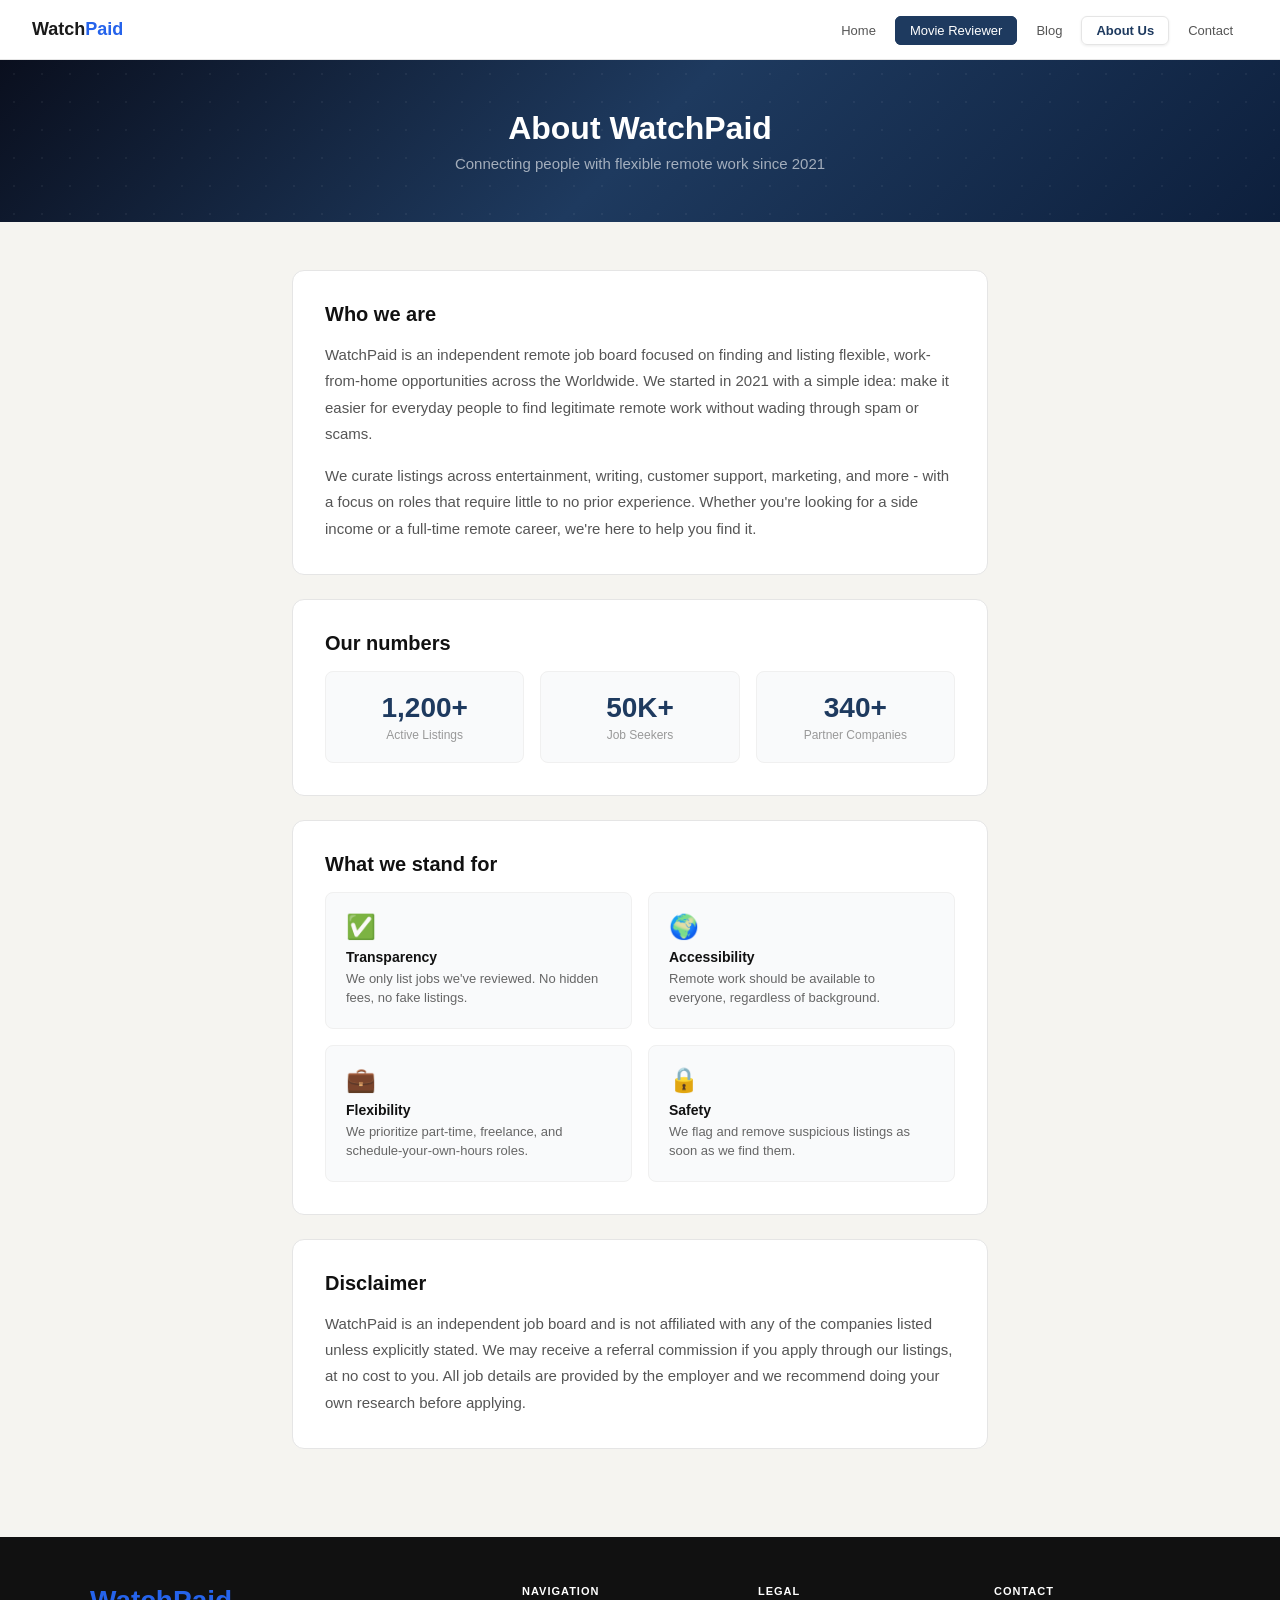
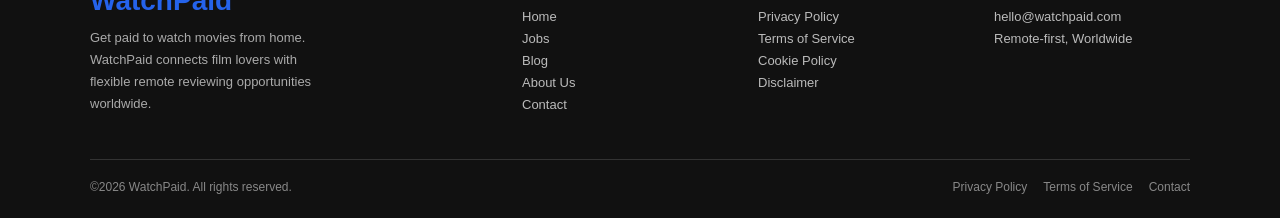
==== about.html @ 7e365a40 "Add files via upload" ====
<!DOCTYPE html>
<html lang="en">
<head>
<meta charset="UTF-8">
<meta name="viewport" content="width=device-width, initial-scale=1.0">
<title>About Us – WatchPaid</title>
<style>
  *{box-sizing:border-box;margin:0;padding:0}
  body{font-family:-apple-system,BlinkMacSystemFont,'Segoe UI',sans-serif;background:#f5f4f0;color:#1a1a1a}
  .navbar{background:#fff;border-bottom:1px solid #e5e5e5;padding:0 2rem;display:flex;align-items:center;justify-content:space-between;height:60px;position:sticky;top:0;z-index:100}
  .logo{font-size:18px;font-weight:600;color:#1a1a1a;text-decoration:none}.logo span{color:#2563eb}
  .nav-links{display:flex;gap:4px;list-style:none}
  .nav-links a{font-size:13px;color:#555;text-decoration:none;padding:6px 14px;border-radius:6px;border:1px solid transparent;transition:all 0.15s;font-weight:500}
  .nav-links a:hover{background:#f5f5f5;border-color:#e5e5e5;color:#111}
  .nav-links a.active{background:#fff;border-color:#e5e5e5;color:#1e3a5f;font-weight:600;box-shadow:0 1px 3px rgba(0,0,0,0.08)}
  .nav-links a.featured-tab{background:#1e3a5f;color:#fff;border-color:#1e3a5f}
  .nav-links a.featured-tab:hover{background:#162d4a;border-color:#162d4a;color:#fff}
  .hamburger{display:none;flex-direction:column;gap:5px;cursor:pointer;padding:4px;background:none;border:none;-webkit-appearance:none;appearance:none}
  .hamburger span{display:block;width:22px;height:2px;background:#1a1a1a;border-radius:2px;transition:all 0.25s}
  .hamburger.open span:nth-child(1){transform:translateY(7px) rotate(45deg)}
  .hamburger.open span:nth-child(2){opacity:0}
  .hamburger.open span:nth-child(3){transform:translateY(-7px) rotate(-45deg)}
  .mobile-menu{display:none;position:fixed;top:60px;left:0;right:0;background:#fff;border-bottom:1px solid #e5e5e5;z-index:99;padding:1rem 1.5rem;flex-direction:column;box-shadow:0 4px 12px rgba(0,0,0,0.1)}
  .mobile-menu a{font-size:15px;color:#333;text-decoration:none;padding:12px 0;border-bottom:1px solid #f5f5f5;display:block}
  .mobile-menu a:last-child{border-bottom:none}
  .mobile-menu a.active{color:#2563eb}
  .mobile-menu a.featured-tab{color:#1e3a5f;font-weight:600}
  .nav-btns{display:flex;gap:8px}
  .btn-outline{border:1px solid #d1d5db;background:#fff;padding:7px 16px;border-radius:6px;font-size:13px;cursor:pointer;color:#374151}
  .btn-blue{background:#2563eb;color:#fff;border:none;padding:7px 16px;border-radius:6px;font-size:13px;cursor:pointer}

  .page-header{background:linear-gradient(135deg,#0a0f1e 0%,#1e3a5f 50%,#0d1f3c 100%);padding:50px 2rem;text-align:center;position:relative;overflow:hidden}
  .page-header-dots{position:absolute;inset:0;background-image:radial-gradient(rgba(255,255,255,0.05) 1px,transparent 1px);background-size:28px 28px}
  .page-header-content{position:relative;z-index:1}
  .page-header h1{font-size:32px;font-weight:700;color:#fff;margin-bottom:8px}
  .page-header p{font-size:15px;color:rgba(255,255,255,0.6)}

  .main{max-width:760px;margin:0 auto;padding:3rem 2rem 4rem}
  .card{background:#fff;border-radius:12px;border:1px solid #e5e5e5;padding:2rem;margin-bottom:1.5rem}
  .card h2{font-size:20px;font-weight:600;margin-bottom:1rem;color:#111}
  .card p{font-size:15px;color:#555;line-height:1.75;margin-bottom:1rem}
  .card p:last-child{margin-bottom:0}

  .values{display:grid;grid-template-columns:1fr 1fr;gap:1rem;margin-top:1rem}
  .value-item{background:#f9fafb;border-radius:8px;padding:1.25rem;border:1px solid #f0f0f0}
  .value-icon{font-size:24px;margin-bottom:8px}
  .value-title{font-size:14px;font-weight:600;color:#111;margin-bottom:4px}
  .value-desc{font-size:13px;color:#666;line-height:1.5}

  .stat-row{display:grid;grid-template-columns:repeat(3,1fr);gap:1rem;margin-top:1rem}
  .stat-box{text-align:center;padding:1.25rem;background:#f9fafb;border-radius:8px;border:1px solid #f0f0f0}
  .stat-num{font-size:28px;font-weight:700;color:#1e3a5f}
  .stat-lbl{font-size:12px;color:#999;margin-top:4px}

  .footer{background:#111;color:#aaa;padding:3rem 2rem 1.5rem}
  .footer-inner{max-width:1100px;margin:0 auto}
  .footer-grid{display:grid;grid-template-columns:2fr 1fr 1fr 1fr;gap:2.5rem;margin-bottom:2.5rem}
  .footer-logo{color:#2563eb;font-size:28px;font-weight:700;margin-bottom:10px}
  .footer-desc{font-size:13px;line-height:1.7;max-width:240px;color:#aaa}
  .footer-col h4{font-size:11px;font-weight:600;letter-spacing:1px;color:#fff;margin-bottom:12px;text-transform:uppercase}
  .footer-col a{display:block;font-size:13px;color:#bbb;text-decoration:none;margin-bottom:7px}
  .footer-col span{display:block;font-size:13px;color:#bbb;margin-bottom:7px}
  .footer-bottom{border-top:1px solid #333;padding-top:1.25rem;display:flex;justify-content:space-between;font-size:12px;color:#888;flex-wrap:wrap;gap:8px}
  .footer-bottom a{color:#888;text-decoration:none;margin-left:1rem}

  @media(max-width:768px){
    .navbar{padding:0 1rem}
    .nav-links{display:none}
    .hamburger{display:flex}
    .mobile-menu.open{display:flex}
    .navbar{padding:0 1rem}
            .page-header{padding:35px 1rem}
    .page-header h1{font-size:24px}
    .main{padding:1.5rem 1rem 3rem}
    .values{grid-template-columns:1fr}
    .stat-row{grid-template-columns:repeat(3,1fr)}
    .footer{padding:2rem 1rem 1rem}
    .footer-grid{grid-template-columns:1fr;gap:1.5rem}
    .footer-bottom{flex-direction:column;align-items:flex-start;gap:6px}
    .footer-bottom a{margin-left:0;margin-right:1rem}

  
  a.btn-apply,a.btn-save,a.btn-blue,a.btn-outline,a.sidebar-apply-btn,a.view-profile,a.share-btn,a.cat-card,a.job-card,a.blog-card,a.cta-box a{text-decoration:none}
</style>
<link rel="icon" href="data:image/svg+xml,<svg xmlns=%22http://www.w3.org/2000/svg%22 viewBox=%220 0 100 100%22><text y=%22.9em%22 font-size=%2290%22>💼</text></svg>">
</head>
<body>

<nav class="navbar">
  <a class="logo" href="movie-reviewer-job.html">Watch<span>Paid</span></a>
  <ul class="nav-links">
    <li><a href="movie-reviewer-job.html">Home</a></li>
    <li><a href="movie-reviewer-job.html" class="featured-tab">Movie Reviewer</a></li>
    <li><a href="blog.html">Blog</a></li>
    <li><a href="about.html" class="active">About Us</a></li>
    <li><a href="contact.html">Contact</a></li>
  </ul>
  <button class="hamburger" id="hamburger" aria-label="Menu">
    <span></span><span></span><span></span>
  </button>
</nav>
<div class="mobile-menu" id="mobile-menu">
  <a href="movie-reviewer-job.html">Home</a>
  <a href="movie-reviewer-job.html" class="featured-tab">Movie Reviewer</a>
  <a href="blog.html">Blog</a>
  <a href="about.html" class="active">About Us</a>
  <a href="contact.html">Contact</a>
</div>
<div class="page-header">
  <div class="page-header-dots"></div>
  <div class="page-header-content">
    <h1>About WatchPaid</h1>
    <p>Connecting people with flexible remote work since 2021</p>
  </div>
</div>

<div class="main">
  <div class="card">
    <h2>Who we are</h2>
    <p>WatchPaid is an independent remote job board focused on finding and listing flexible, work-from-home opportunities across the Worldwide. We started in 2021 with a simple idea: make it easier for everyday people to find legitimate remote work without wading through spam or scams.</p>
    <p>We curate listings across entertainment, writing, customer support, marketing, and more - with a focus on roles that require little to no prior experience. Whether you're looking for a side income or a full-time remote career, we're here to help you find it.</p>
  </div>

  <div class="card">
    <h2>Our numbers</h2>
    <div class="stat-row">
      <div class="stat-box"><div class="stat-num">1,200+</div><div class="stat-lbl">Active Listings</div></div>
      <div class="stat-box"><div class="stat-num">50K+</div><div class="stat-lbl">Job Seekers</div></div>
      <div class="stat-box"><div class="stat-num">340+</div><div class="stat-lbl">Partner Companies</div></div>
    </div>
  </div>

  <div class="card">
    <h2>What we stand for</h2>
    <div class="values">
      <div class="value-item"><div class="value-icon">✅</div><div class="value-title">Transparency</div><div class="value-desc">We only list jobs we've reviewed. No hidden fees, no fake listings.</div></div>
      <div class="value-item"><div class="value-icon">🌍</div><div class="value-title">Accessibility</div><div class="value-desc">Remote work should be available to everyone, regardless of background.</div></div>
      <div class="value-item"><div class="value-icon">💼</div><div class="value-title">Flexibility</div><div class="value-desc">We prioritize part-time, freelance, and schedule-your-own-hours roles.</div></div>
      <div class="value-item"><div class="value-icon">🔒</div><div class="value-title">Safety</div><div class="value-desc">We flag and remove suspicious listings as soon as we find them.</div></div>
    </div>
  </div>

  <div class="card">
    <h2>Disclaimer</h2>
    <p>WatchPaid is an independent job board and is not affiliated with any of the companies listed unless explicitly stated. We may receive a referral commission if you apply through our listings, at no cost to you. All job details are provided by the employer and we recommend doing your own research before applying.</p>
  </div>
</div>

<footer class="footer">
  <div class="footer-inner">
    <div class="footer-grid">
      <div>
        <div class="footer-logo">Watch<span style="color:#2563eb">Paid</span></div>
        <p class="footer-desc">Get paid to watch movies from home. WatchPaid connects film lovers with flexible remote reviewing opportunities worldwide.</p>
      </div>
      <div class="footer-col">
        <h4>Navigation</h4>
        <a href="movie-reviewer-job.html">Home</a><a href="movie-reviewer-job.html">Jobs</a><a href="blog.html">Blog</a><a href="about.html">About Us</a><a href="contact.html">Contact</a>
      </div>
      <div class="footer-col">
        <h4>Legal</h4>
        <a href="privacy-policy.html">Privacy Policy</a><a href="terms.html">Terms of Service</a><a href="cookies.html">Cookie Policy</a><a href="disclaimer.html">Disclaimer</a>
      </div>
      <div class="footer-col">
        <h4>Contact</h4>
        <a href="mailto:hello@watchpaid.com">hello@watchpaid.com</a>
        <span>Remote-first, Worldwide</span>
      </div>
    </div>
    <div class="footer-bottom">
      <span>&copy;2026 WatchPaid. All rights reserved.</span>
      <div><a href="privacy-policy.html">Privacy Policy</a><a href="terms.html">Terms of Service</a><a href="contact.html">Contact</a></div>
    </div>
  </div>
</footer>

<script>
const hamburger = document.getElementById('hamburger');
const mobileMenu = document.getElementById('mobile-menu');
if(hamburger && mobileMenu){
  hamburger.addEventListener('click', () => {
    hamburger.classList.toggle('open');
    mobileMenu.classList.toggle('open');
  });
  document.addEventListener('click', (e) => {
    if (!hamburger.contains(e.target) && !mobileMenu.contains(e.target)) {
      hamburger.classList.remove('open');
      mobileMenu.classList.remove('open');
    }
  });
}
</script>
</body>
</html>
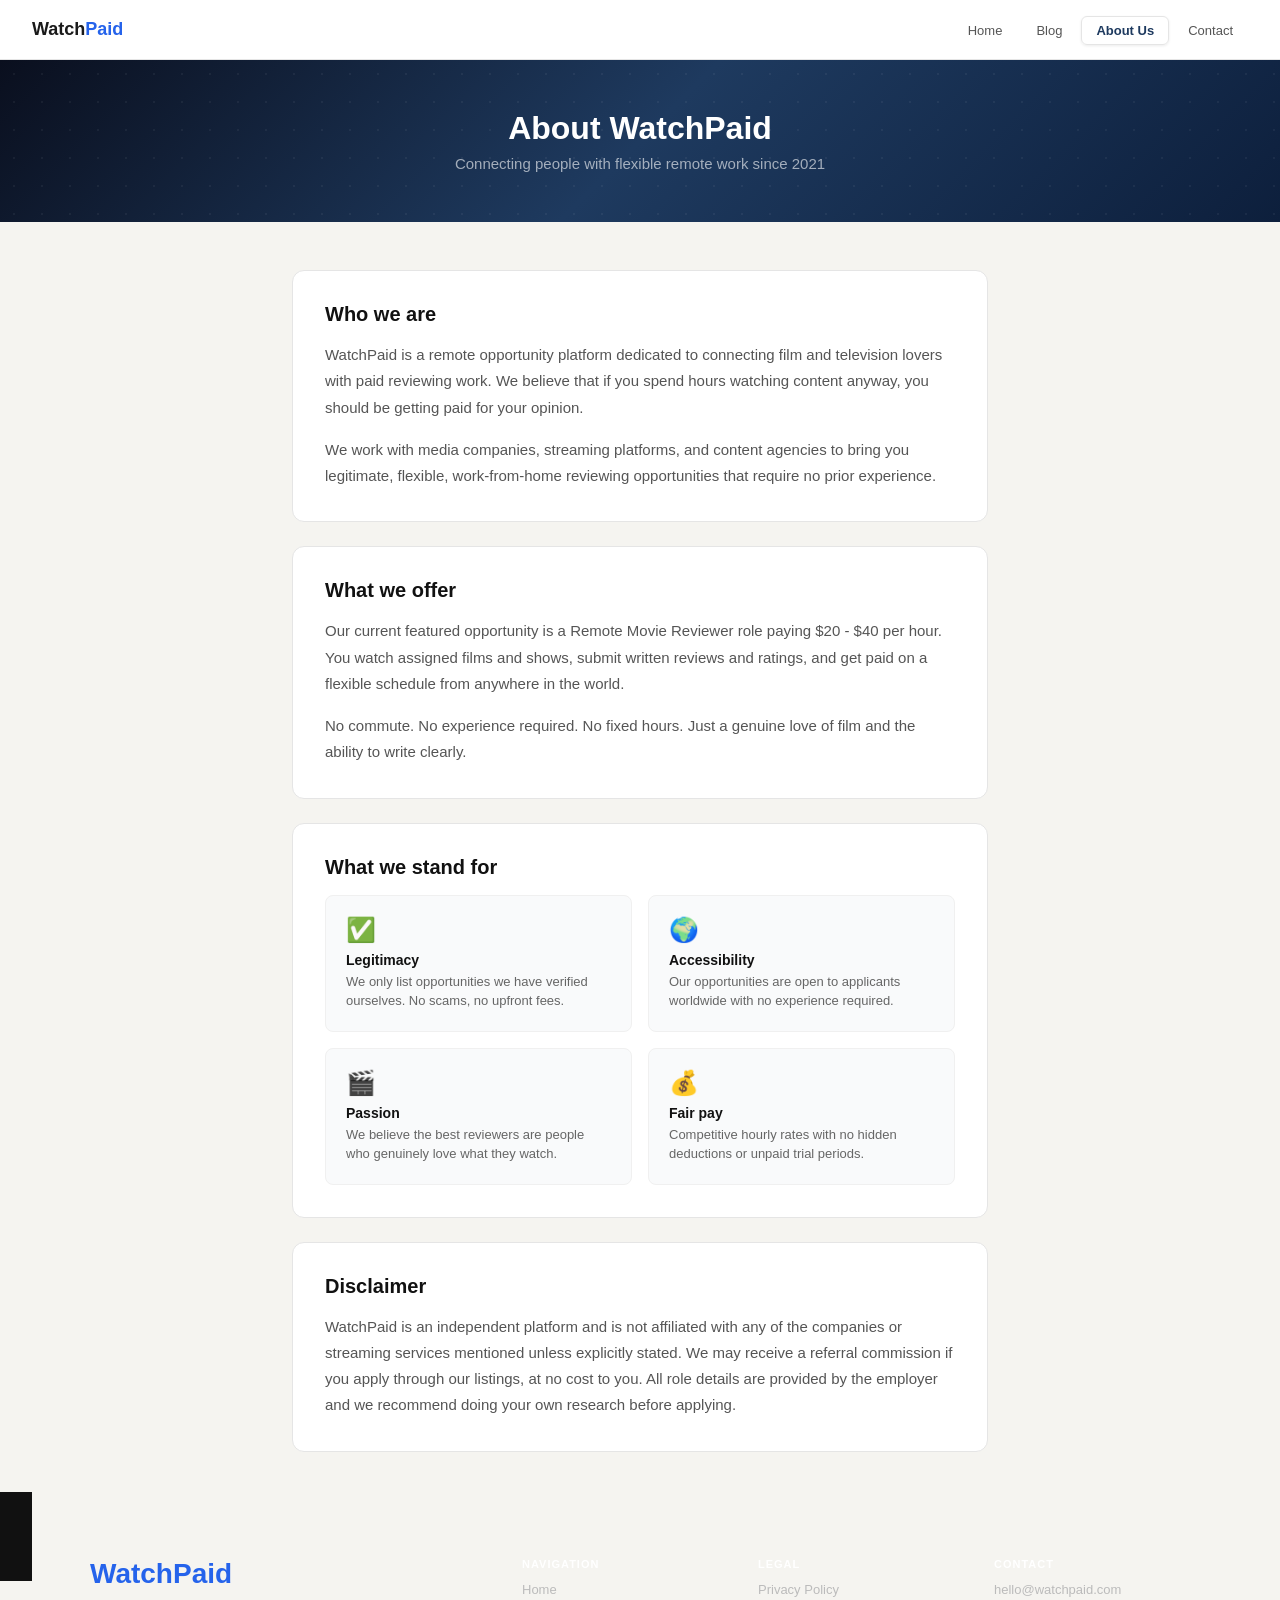
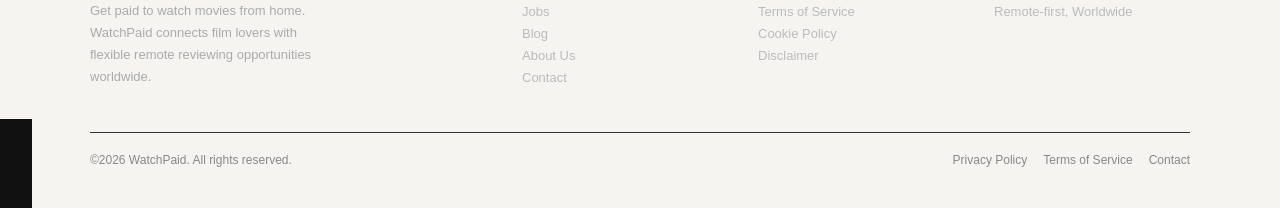
==== commit fd178616: "Add files via upload" ====
--- a/about.html
+++ b/about.html
@@ -90,7 +90,6 @@
   <a class="logo" href="movie-reviewer-job.html">Watch<span>Paid</span></a>
   <ul class="nav-links">
     <li><a href="movie-reviewer-job.html">Home</a></li>
-    <li><a href="movie-reviewer-job.html" class="featured-tab">Movie Reviewer</a></li>
     <li><a href="blog.html">Blog</a></li>
     <li><a href="about.html" class="active">About Us</a></li>
     <li><a href="contact.html">Contact</a></li>
@@ -101,7 +100,6 @@
 </nav>
 <div class="mobile-menu" id="mobile-menu">
   <a href="movie-reviewer-job.html">Home</a>
-  <a href="movie-reviewer-job.html" class="featured-tab">Movie Reviewer</a>
   <a href="blog.html">Blog</a>
   <a href="about.html" class="active">About Us</a>
   <a href="contact.html">Contact</a>
@@ -117,36 +115,33 @@
 <div class="main">
   <div class="card">
     <h2>Who we are</h2>
-    <p>WatchPaid is an independent remote job board focused on finding and listing flexible, work-from-home opportunities across the Worldwide. We started in 2021 with a simple idea: make it easier for everyday people to find legitimate remote work without wading through spam or scams.</p>
-    <p>We curate listings across entertainment, writing, customer support, marketing, and more - with a focus on roles that require little to no prior experience. Whether you're looking for a side income or a full-time remote career, we're here to help you find it.</p>
+    <p>WatchPaid is a remote opportunity platform dedicated to connecting film and television lovers with paid reviewing work. We believe that if you spend hours watching content anyway, you should be getting paid for your opinion.</p>
+    <p>We work with media companies, streaming platforms, and content agencies to bring you legitimate, flexible, work-from-home reviewing opportunities that require no prior experience.</p>
   </div>
 
   <div class="card">
-    <h2>Our numbers</h2>
-    <div class="stat-row">
-      <div class="stat-box"><div class="stat-num">1,200+</div><div class="stat-lbl">Active Listings</div></div>
-      <div class="stat-box"><div class="stat-num">50K+</div><div class="stat-lbl">Job Seekers</div></div>
-      <div class="stat-box"><div class="stat-num">340+</div><div class="stat-lbl">Partner Companies</div></div>
-    </div>
+    <h2>What we offer</h2>
+    <p>Our current featured opportunity is a Remote Movie Reviewer role paying $20 - $40 per hour. You watch assigned films and shows, submit written reviews and ratings, and get paid on a flexible schedule from anywhere in the world.</p>
+    <p>No commute. No experience required. No fixed hours. Just a genuine love of film and the ability to write clearly.</p>
   </div>
 
   <div class="card">
     <h2>What we stand for</h2>
     <div class="values">
-      <div class="value-item"><div class="value-icon">✅</div><div class="value-title">Transparency</div><div class="value-desc">We only list jobs we've reviewed. No hidden fees, no fake listings.</div></div>
-      <div class="value-item"><div class="value-icon">🌍</div><div class="value-title">Accessibility</div><div class="value-desc">Remote work should be available to everyone, regardless of background.</div></div>
-      <div class="value-item"><div class="value-icon">💼</div><div class="value-title">Flexibility</div><div class="value-desc">We prioritize part-time, freelance, and schedule-your-own-hours roles.</div></div>
-      <div class="value-item"><div class="value-icon">🔒</div><div class="value-title">Safety</div><div class="value-desc">We flag and remove suspicious listings as soon as we find them.</div></div>
+      <div class="value-item"><div class="value-icon">✅</div><div class="value-title">Legitimacy</div><div class="value-desc">We only list opportunities we have verified ourselves. No scams, no upfront fees.</div></div>
+      <div class="value-item"><div class="value-icon">🌍</div><div class="value-title">Accessibility</div><div class="value-desc">Our opportunities are open to applicants worldwide with no experience required.</div></div>
+      <div class="value-item"><div class="value-icon">🎬</div><div class="value-title">Passion</div><div class="value-desc">We believe the best reviewers are people who genuinely love what they watch.</div></div>
+      <div class="value-item"><div class="value-icon">💰</div><div class="value-title">Fair pay</div><div class="value-desc">Competitive hourly rates with no hidden deductions or unpaid trial periods.</div></div>
     </div>
   </div>
 
   <div class="card">
     <h2>Disclaimer</h2>
-    <p>WatchPaid is an independent job board and is not affiliated with any of the companies listed unless explicitly stated. We may receive a referral commission if you apply through our listings, at no cost to you. All job details are provided by the employer and we recommend doing your own research before applying.</p>
+    <p>WatchPaid is an independent platform and is not affiliated with any of the companies or streaming services mentioned unless explicitly stated. We may receive a referral commission if you apply through our listings, at no cost to you. All role details are provided by the employer and we recommend doing your own research before applying.</p>
   </div>
 </div>
 
-<footer class="footer">
+<footer<footer class="footer">
   <div class="footer-inner">
     <div class="footer-grid">
       <div>
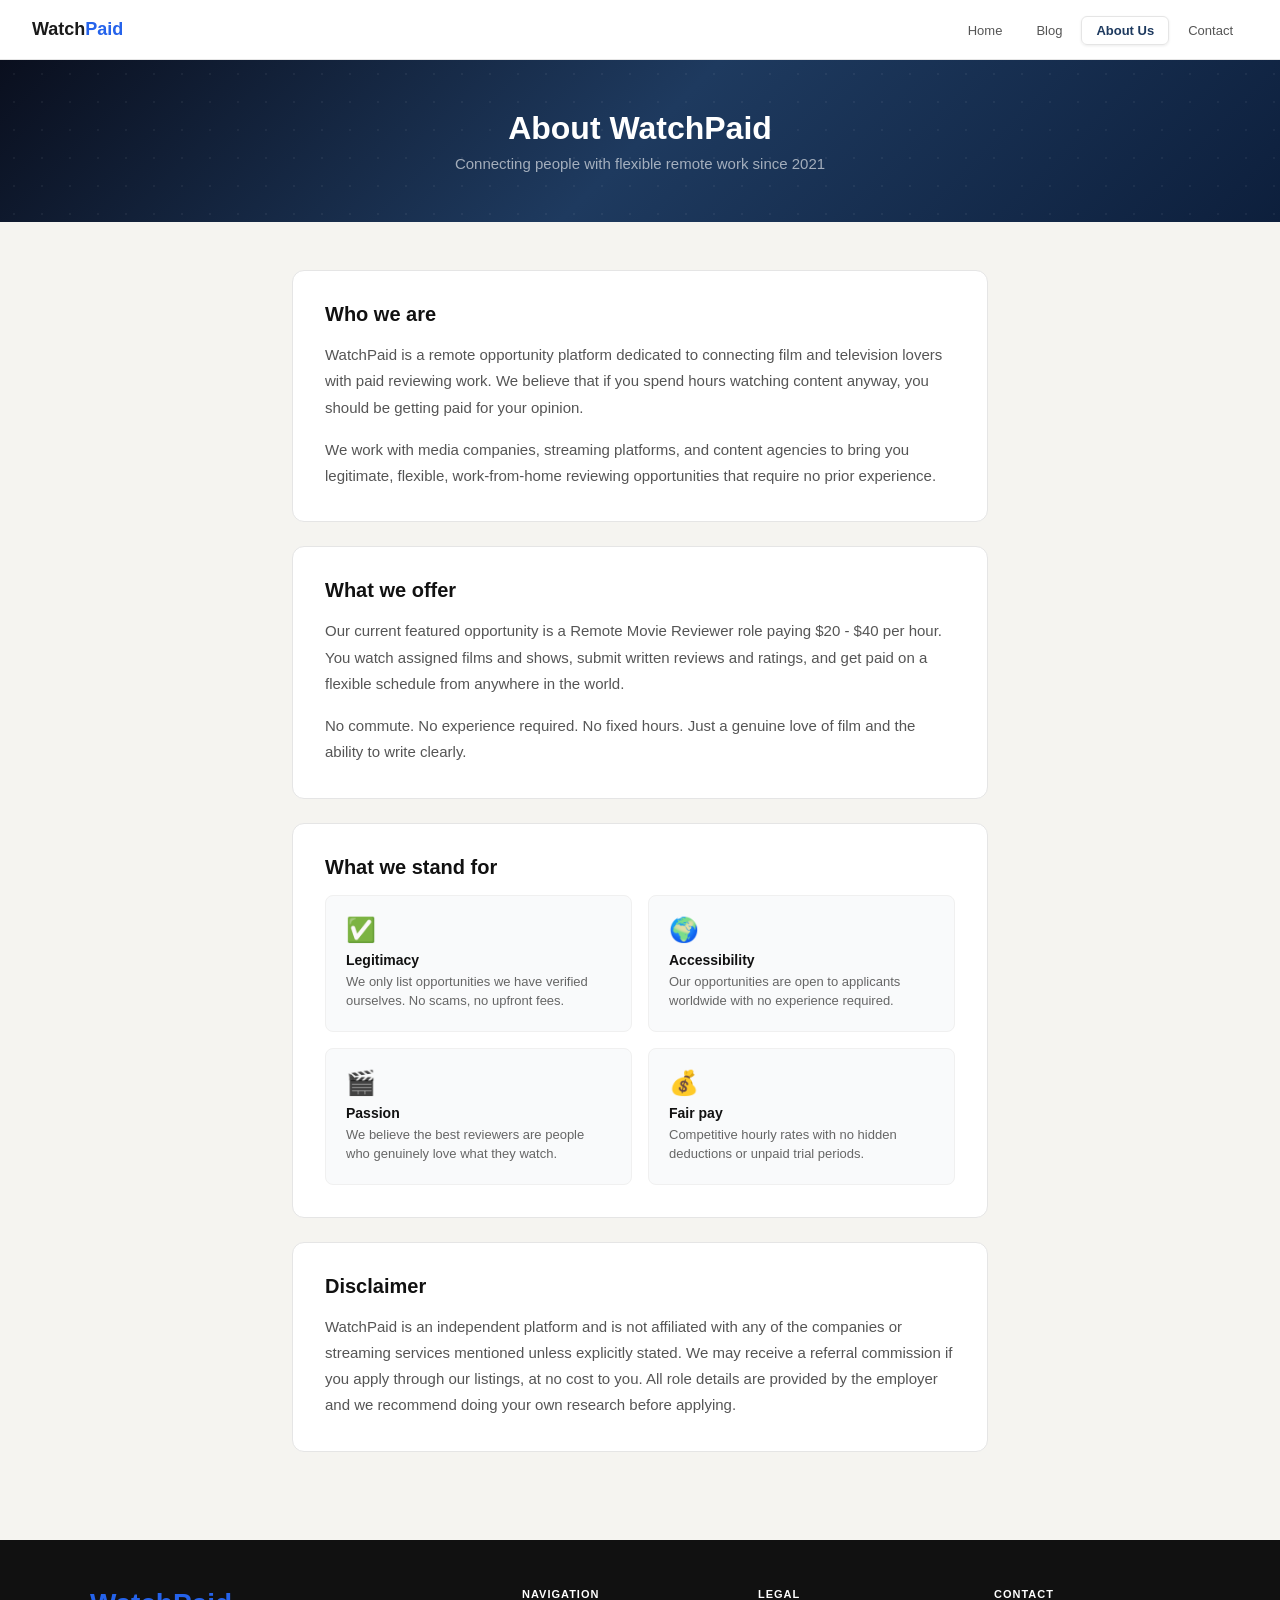
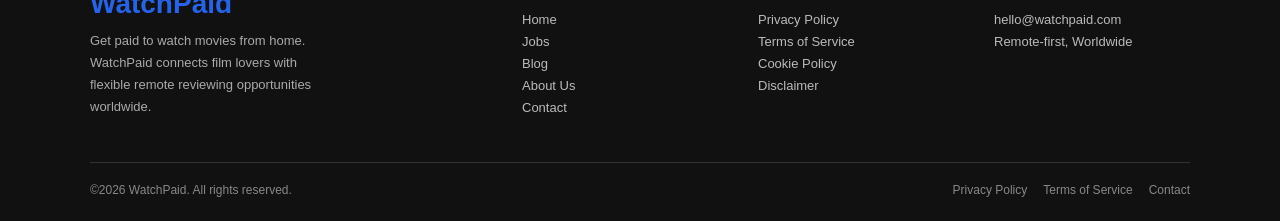
==== commit de767cdc: "Update about.html" ====
--- a/about.html
+++ b/about.html
@@ -141,7 +141,7 @@
   </div>
 </div>
 
-<footer<footer class="footer">
+<footer class="footer">
   <div class="footer-inner">
     <div class="footer-grid">
       <div>
@@ -183,6 +183,13 @@
       mobileMenu.classList.remove('open');
     }
   });
+  // Close menu when clicking links
+  document.querySelectorAll('.mobile-menu a').forEach(link => {
+    link.addEventListener('click', () => {
+      hamburger.classList.remove('open');
+      mobileMenu.classList.remove('open');
+    });
+  });
 }
 </script>
 </body>
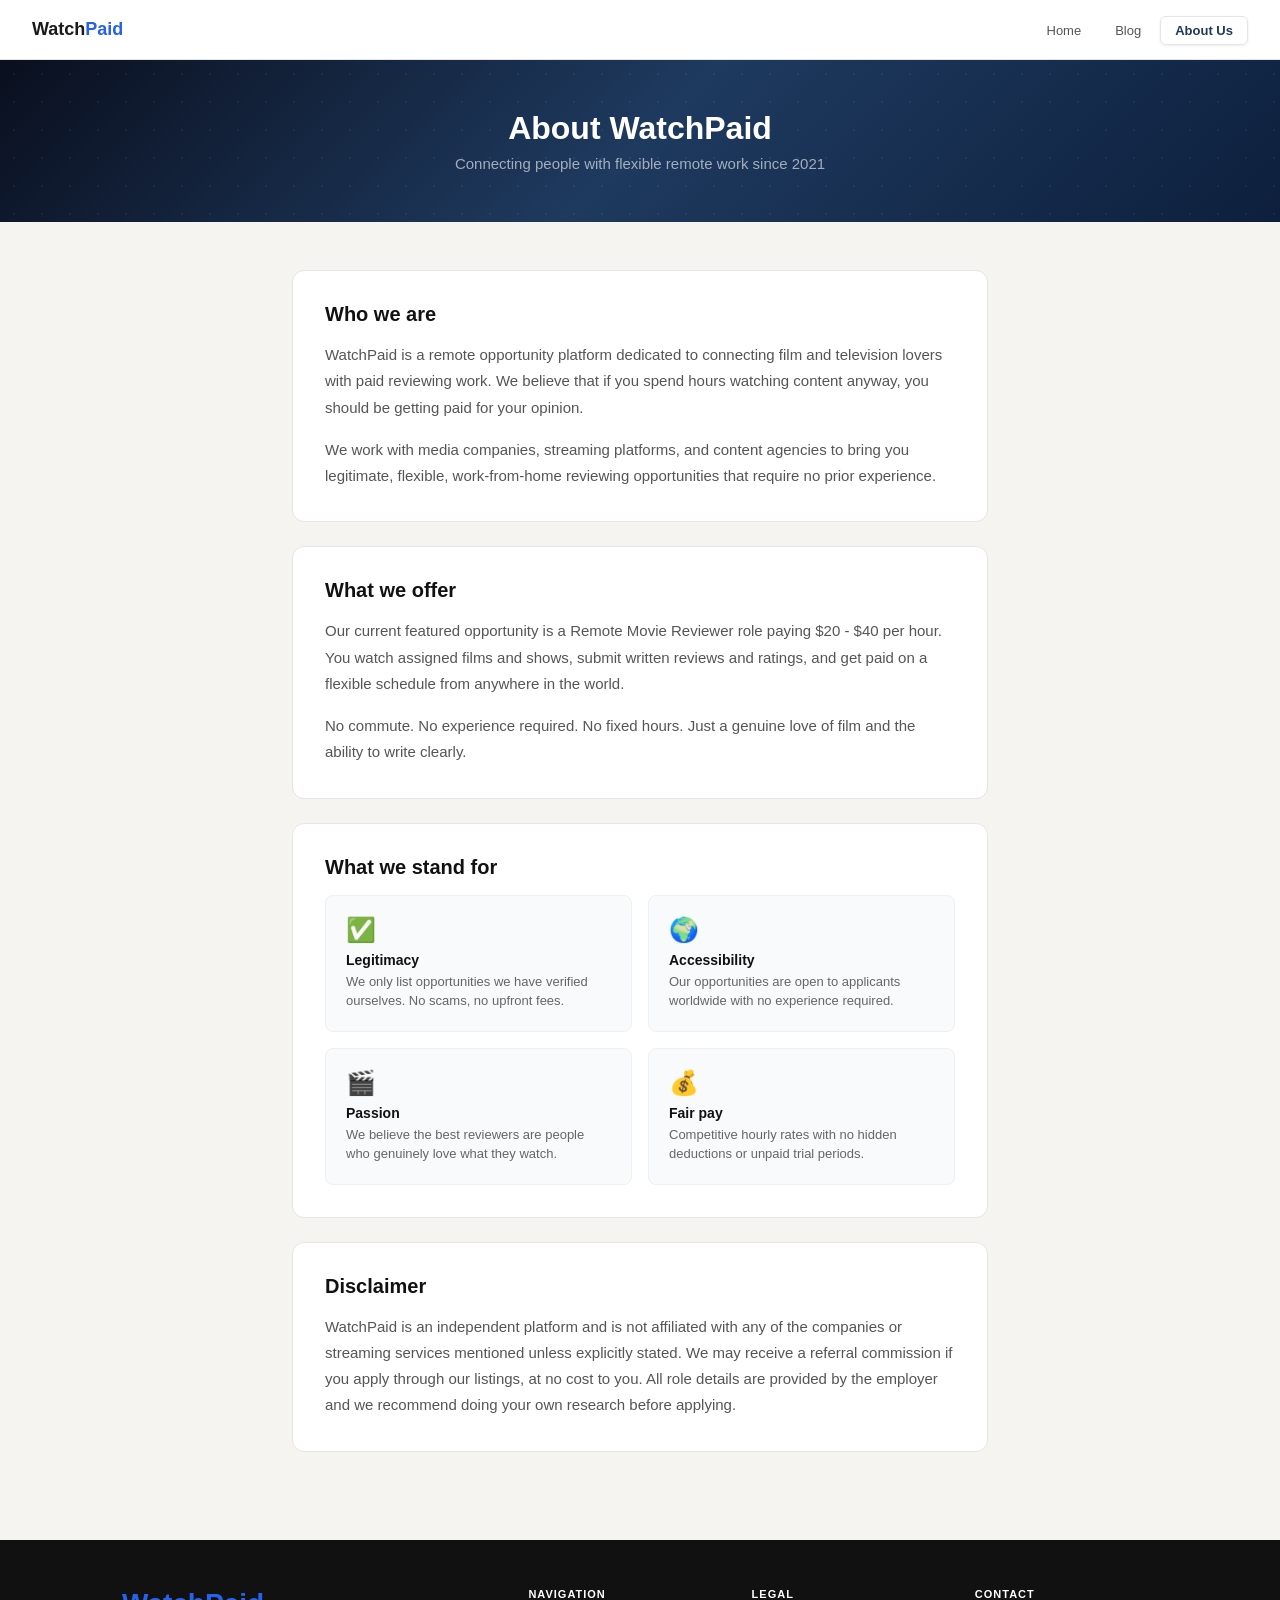
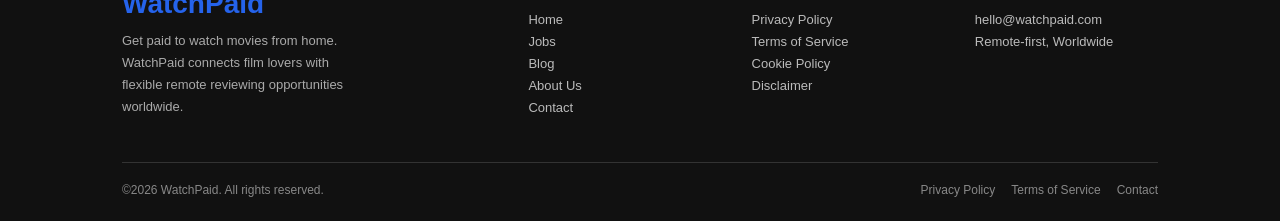
==== commit b5615cf0: "Add files via upload" ====
--- a/about.html
+++ b/about.html
@@ -52,8 +52,8 @@
   .stat-num{font-size:28px;font-weight:700;color:#1e3a5f}
   .stat-lbl{font-size:12px;color:#999;margin-top:4px}
 
-  .footer{background:#111;color:#aaa;padding:3rem 2rem 1.5rem}
-  .footer-inner{max-width:1100px;margin:0 auto}
+  .footer{background:#111;color:#aaa;padding:3rem 0 1.5rem}
+  .footer-inner{max-width:1100px;margin:0 auto;padding:0 2rem}
   .footer-grid{display:grid;grid-template-columns:2fr 1fr 1fr 1fr;gap:2.5rem;margin-bottom:2.5rem}
   .footer-logo{color:#2563eb;font-size:28px;font-weight:700;margin-bottom:10px}
   .footer-desc{font-size:13px;line-height:1.7;max-width:240px;color:#aaa}
@@ -74,7 +74,8 @@
     .main{padding:1.5rem 1rem 3rem}
     .values{grid-template-columns:1fr}
     .stat-row{grid-template-columns:repeat(3,1fr)}
-    .footer{padding:2rem 1rem 1rem}
+    .footer{padding:2rem 0 1rem}
+    .footer-inner{padding:0 1rem}
     .footer-grid{grid-template-columns:1fr;gap:1.5rem}
     .footer-bottom{flex-direction:column;align-items:flex-start;gap:6px}
     .footer-bottom a{margin-left:0;margin-right:1rem}
@@ -92,7 +93,6 @@
     <li><a href="movie-reviewer-job.html">Home</a></li>
     <li><a href="blog.html">Blog</a></li>
     <li><a href="about.html" class="active">About Us</a></li>
-    <li><a href="contact.html">Contact</a></li>
   </ul>
   <button class="hamburger" id="hamburger" aria-label="Menu">
     <span></span><span></span><span></span>
@@ -102,7 +102,6 @@
   <a href="movie-reviewer-job.html">Home</a>
   <a href="blog.html">Blog</a>
   <a href="about.html" class="active">About Us</a>
-  <a href="contact.html">Contact</a>
 </div>
 <div class="page-header">
   <div class="page-header-dots"></div>
